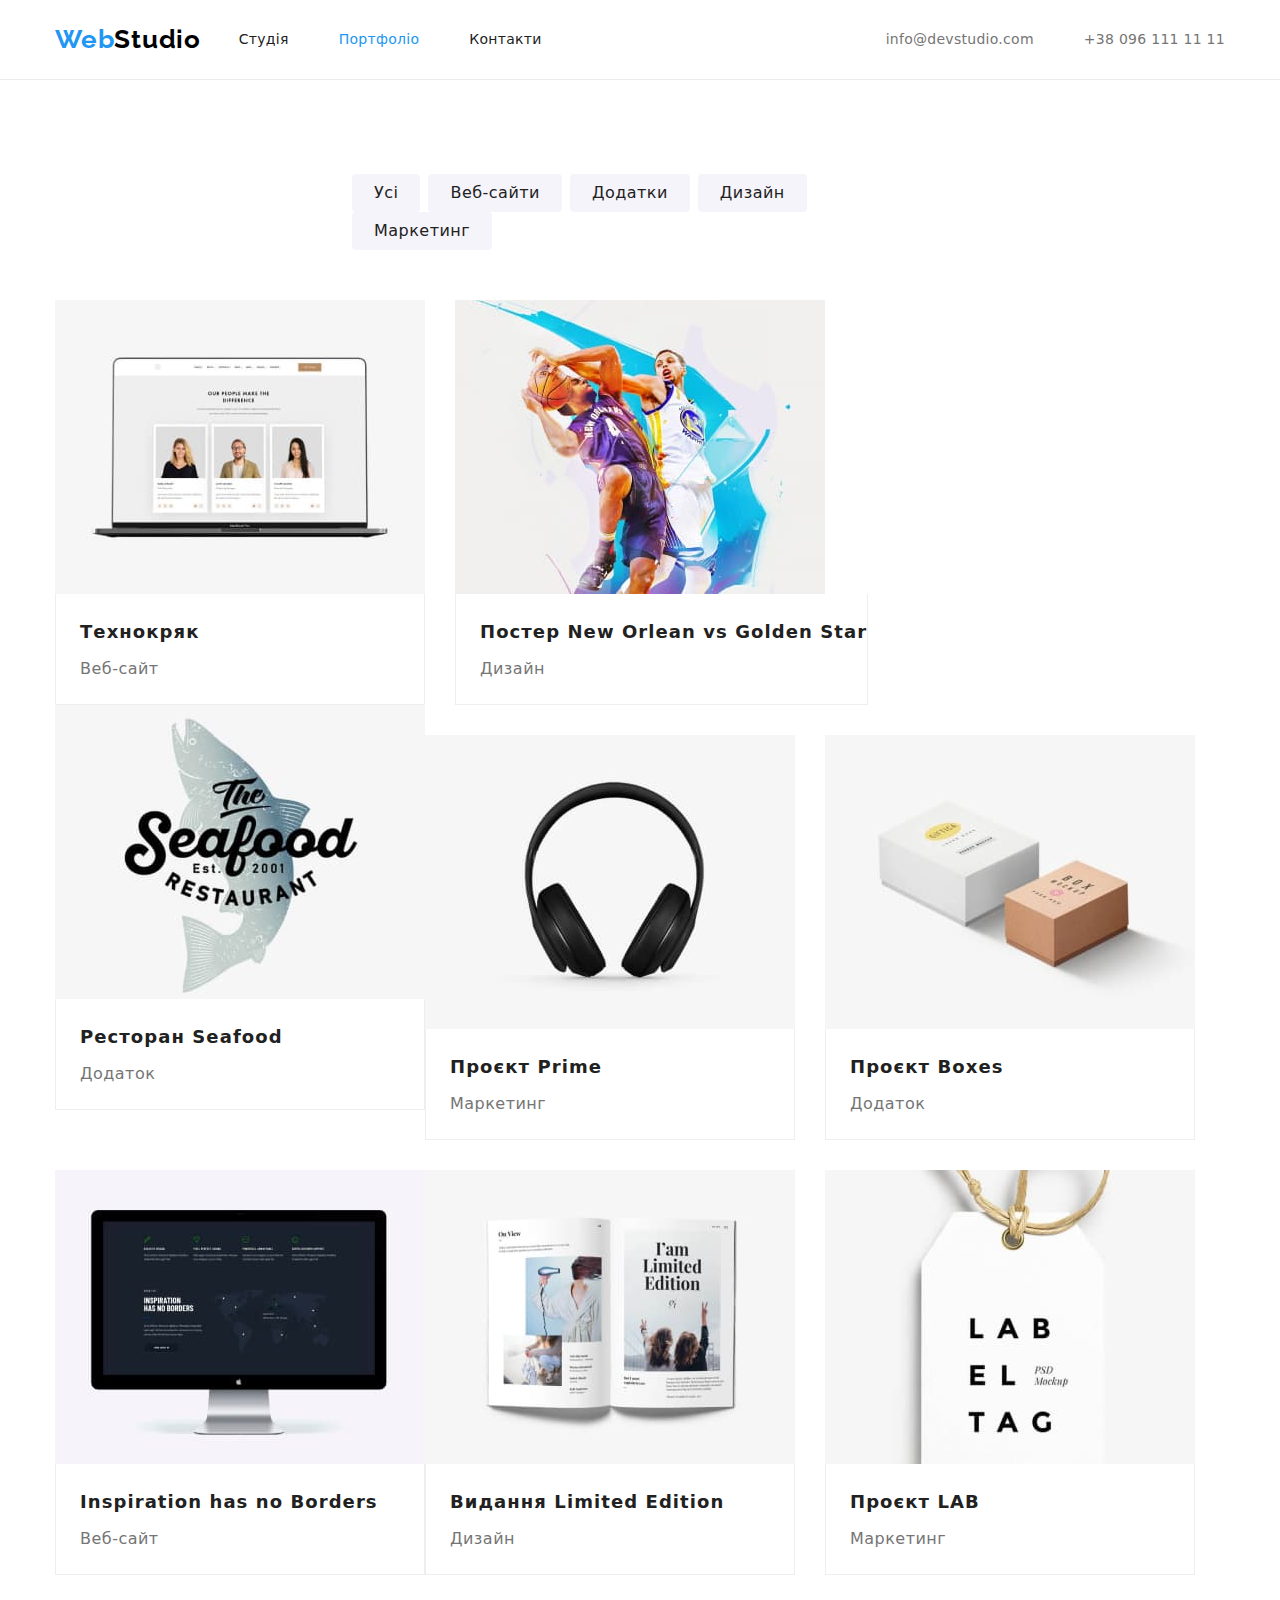
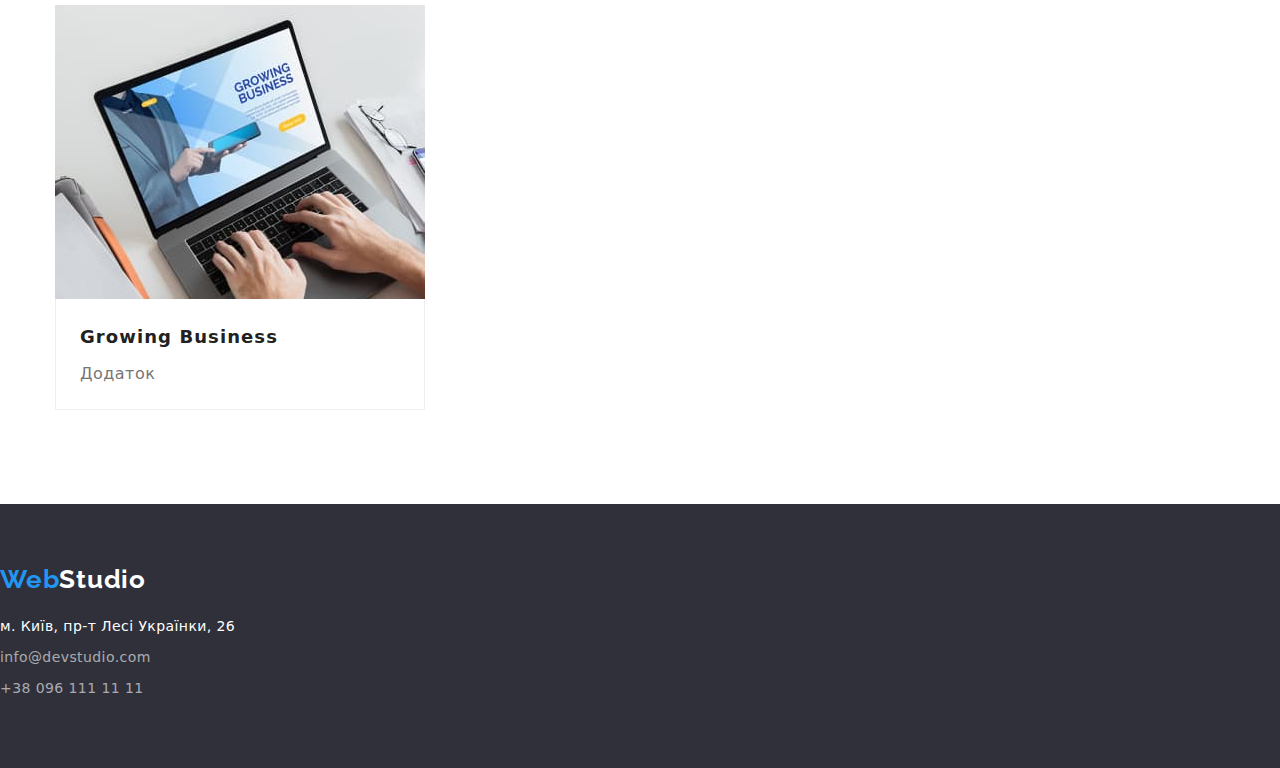
==== portfolio.html @ 69c03ff9 "Initial commit" ====
<!DOCTYPE html>
<html lang="uk">

<head>
    <meta charset="UTF-8">
    <meta http-equiv="X-UA-Compatible" content="IE=edge">
    <meta name="viewport" content="width=device-width, initial-scale=1.0">
    <title>Document</title>
    <link rel="stylesheet" href="./css/styles.css">
    <link rel="preconnect" href="https://fonts.googleapis.com">
    <link rel="preconnect" href="https://fonts.gstatic.com" crossorigin>
    <link href="https://fonts.googleapis.com/css2?family=Raleway:wght@700&family=Roboto:wght@400;500;700;900&display=swap" rel="stylesheet">
    <link rel="stylesheet" href="https://cdnjs.cloudflare.com/ajax/libs/modern-normalize/1.1.0/modern-normalize.min.css">
</head>

<body>
    <header>
        <div class="container">
            <div>
                <a class="logo" href="#"><span class="logo-blue">Web</span><span>Studio</span></a>
            </div>
            <div class="nav-container">
                <nav>
                    <ul class="nav">
                        <li ><a href="./index.html">Студія</a></li>
                        <li class="nav-active"><a href="./portfolio.html">Портфоліо</a></li>
                        <li><a href="#">Контакти</a></li>
                    </ul>
                </nav>
            </div>
            <div class="add-container">
                <ul class="head-address">
                    <li><a href="malito:info@devstudio.com">info@devstudio.com</a></li>
                    <li><a href="tel:380961111111">+38 096 111 11 11</a></li>
                </ul>
            </div>
        </div>
    </header>
    <main>
        <div class="pf-container">
            <ul class="pf-nav">
                <li><button class="active" type="button">Усі</button></li>
                <li> <button type="button">Веб-сайти</button></li>
                <li><button type="button">Додатки</button></li>
                <li><button type="button">Дизайн</button></li>
                <li><button type="button">Маркетинг</button></li>
            </ul> 
            <ul class="pf-work">
                <li>
                    <img src="./images/portfolio/portfolio1.jpg" alt="Технокряк" width="370">
                    <div class="work-title">
                        <h2 class="portfolio-h2">Технокряк</h2>
                        <p>Веб-сайт</p>
                    </div>
                </li>
                <li>
                    <img src="./images/portfolio/portfolio2.jpg" alt="Постер New Orlean vs Golden Star" width="370">
                    <div class="work-title">
                        <h2 class="portfolio-h2">Постер New Orlean vs Golden Star</h2>
                        <p>Дизайн</p>
                    </div>
                </li>
                <li>
                    <img src="./images/portfolio/portfolio3.jpg" alt="Ресторан Seafood" width="370">
                    <div class="work-title">
                        <h2 class="portfolio-h2">Ресторан Seafood</h2>
                        <p>Додаток</p>
                    </div>
                </li>
                <li>
                    <img src="./images/portfolio/portfolio4.jpg" alt="Проєкт Prime" width="370">
                    <div class="work-title">
                        <h2 class="portfolio-h2">Проєкт Prime</h2>
                        <p>Маркетинг</p>
                    </div>
                </li>
                <li>
                    <img src="./images/portfolio/portfolio5.jpg" alt="Проєкт Boxes" width="370">
                    <div class="work-title">    
                        <h2 class="portfolio-h2">Проєкт Boxes</h2>
                        <p>Додаток</p>
                    </div>
                </li>
                <li>
                    <img src="./images/portfolio/portfolio6.jpg" alt="Inspiration has no Borders" width="370">
                    <div class="work-title">
                        <h2 class="portfolio-h2">Inspiration has no Borders</h2>
                        <p>Веб-сайт</p>
                    </div>
                </li>
                <li>
                    <img src="./images/portfolio/portfolio7.jpg" alt="Видання Limited Edition" width="370">
                    <div class="work-title">
                        <h2 class="portfolio-h2">Видання Limited Edition</h2>
                        <p>Дизайн</p>
                    </div>
                </li>
                <li>
                    <img src="./images/portfolio/portfolio8.jpg" alt="Проєкт LAB" width="370">
                    <div class="work-title">
                        <h2 class="portfolio-h2">Проєкт LAB</h2>
                        <p>Маркетинг</p>
                    </div>
                </li>
                <li>
                    <img src="./images/portfolio/portfolio9.jpg" alt="Growing Business" width="370">
                    <div class="work-title">
                        <h2 class="portfolio-h2">Growing Business</h2>
                        <p>Додаток</p>
                    </div>
                </li>
            </ul>
        </div>
    </main>
    <footer>
        <div class="footer-container">
            <div>
                <a class="logo" href="#"><span class="logo-blue">Web</span><span class="logo-white">Studio</span></a>
            </div>
            <div>
                <address>
                    <p class="footer-address">м. Київ, пр-т Лесі Українки, 26</p>
                    <ul class="footer-contacts">
                        <li><a href="malito:info@devstudio.com">info@devstudio.com</a></li>
                        <li><a href="tel:380961111111">+38 096 111 11 11</a></li>
                    </ul>
                </address>
            </div>
        </div>
    </footer>
</body>

</html>
---- css/styles.css ----
body {
    font-family: 'Roboto', 'Raleway', sans-serif;
    font-style: normal;
    width: 100%;
    background-color: #fff;
}



/* header */

header {
    background-color: #fff;
    border-bottom: 1px solid #ECECEC;
    height: 80px;    
}

.container {
    display: flex;
    flex-wrap: nowrap;    
    width: 1200px;
    margin: auto;
    padding: 24px 15px 25px;
}

.logo {   
    font-family: 'Raleway';
    font-weight: 700;
    font-size: 26px;
    line-height: 1.2;
    letter-spacing: 0.03em;
    color: #000000;
    text-decoration: none;
}

.logo-blue {
    color: #2196F3;
}

.nav-container {
    margin: 0 344px 0 auto;
    display: flex;
    align-items: center;
}

.nav {
    padding: 0;
    margin: 0;
    display: flex;
    flex-wrap: wrap;
}

.nav .nav-active a {
    color: #2196F3;
}

.nav li,
.head-address li {
    list-style: none;
}

.nav li:nth-child(2) {
    margin: 0 50px;
}

.nav a {
    font-weight: 500;
    font-size: 14px;
    line-height:1.14;
    letter-spacing: 0.02em;
    color: #212121;
    text-decoration: none;
}

.nav a:focus,
.nav a:hover,
.head-address a:focus,
.head-address a:hover,
.footer-contacts li a:focus,
.footer-contacts li a:hover,
address p:focus,
address p:hover {
    color: #2196F3;
    cursor: pointer;    
} 

.head-address a:focus svg,
.head-address a:hover svg {
    fill: #2196F3;
}

.add-container {
    display: flex;
    align-items: center;
}

.head-address {
    padding: 0;
    display: flex;
    flex-wrap: wrap;
    margin: 0;
}

.head-address li:nth-child(1) {
    margin-right: 50px;
}

.head-address a {
    display: flex;
    flex-wrap: wrap;
    font-weight: 500;
    font-size: 14px;
    line-height: 1.14;
    letter-spacing: 0.02em;
    color: #757575;
    text-decoration: none;
}

.head-address a svg {
    margin-right: 10px;
    fill: #757575;
}

/* main */

.s1 {
    max-width: 1600px;
    margin-left: auto;
    margin-right: auto;
    background-color: #C4C4C4;    
    background-image: linear-gradient(rgba(47, 48, 58, 0.4), rgba(47, 48, 58, 0.4)), url(../images/bg.jpg);
    background-size: cover;
    background-repeat: no-repeat;
    background-position: center;   
    padding: 151px 0;
}

.s1 .container {
    flex-direction: column;
}

.s1 h1 {
    width: 696px;    
    margin: 0 auto 30px auto;
    font-weight: 900;
    font-size: 44px;
    line-height: 1.36;
    text-align: center;
    letter-spacing: 0.06em;
    text-transform: uppercase;
    color: #FFFFFF;
}

.s1 button {
    margin: 0 auto;
    width: 221px;
    height: 52px;
    padding: 10px 32px;
    font-weight: 700;
    font-size: 16px;
    line-height: 1.875;
    display: flex;
    align-items: center;
    text-align: center;
    letter-spacing: 0.06em;
    color: #FFFFFF;
    background: #2196F3;
    box-shadow: 0px 4px 4px rgba(0, 0, 0, 0.15);
    border-radius: 4px;
    border: 0;
    cursor: pointer;
}

.s2 {    
    padding: 94px 15px 0;
    display: flex;
    flex-wrap: wrap;
}

.svg-box {
    background: #F5F4FA;
    border-radius: 4px;
    padding: 25px 100px;
    margin-bottom: 30px;
}

.s2 ul {
    padding: 0;
    margin: 0;
    display: flex;
    flex-wrap: wrap;

}

.s2 ul li {
    width: 270px;
    vertical-align: top;
    list-style: none;
}

.s2 ul li:not(:last-child) {
    margin-right: 30px;
}

.s2 h3 {
    font-weight: 700;
    font-size: 14px;
    line-height: 16px;
    letter-spacing: 0.03em;
    text-transform: uppercase;
    color: #212121;
    margin: 0;
}

.s2 p {
    font-weight: 400;
    font-size: 14px;
    line-height: 1.72;
    letter-spacing: 0.03em;
    color: #757575;
    margin: 10px 0 0 0;
}

.s3 {
    width: 1200px;
    margin: 94px auto;
    display: flex;
    flex-wrap: wrap;
}

.s3 h2 {
    text-align: center;
    margin: 0 0 50px 0;
    width: 100%;
    font-weight: 700;
    font-size: 36px;
    line-height: 1.17;
    text-align: center;
    letter-spacing: 0.03em;
    color: #212121;
}

.s3 ul {
    padding: 0;
    margin: 0;
    display: flex;
    flex-wrap: wrap;
}

.s3 ul li {
    width: 370px;
    vertical-align: top;
    list-style: none;
}

.s3 ul li:not(:last-child) {
    margin-right: 30px;
}

.s3 ul li img {
    filter: drop-shadow(0px 4px 4px rgba(0, 0, 0, 0.25));
}

.s4 {
    background: #F5F4FA;    
    width: 100%;
    padding: 94px 0;
}

.s4 .container {
    flex-direction: column;
}

.s4 h2 {
    text-align: center;
    margin: 0 0 50px 0;
    font-weight: 700;
    font-size: 36px;
    line-height: 1.17;
    text-align: center;
    letter-spacing: 0.03em;
    color: #212121;
}

.our-team {
    padding: 0;
    margin: 0;
    display: flex;
    flex-wrap: wrap;
}

.our-team li {
    width: 270px;
    vertical-align: top;
    list-style: none;
    background: #FFFFFF;
    box-shadow: 0px 1px 3px rgba(0, 0, 0, 0.12), 0px 1px 1px rgba(0, 0, 0, 0.14), 0px 2px 1px rgba(0, 0, 0, 0.2);
    border-radius: 0px 0px 4px 4px;
}

.our-team li:not(:last-child) {
    margin-right: 30px;
}

.our-team li img:hover {
    filter: drop-shadow(0px 4px 4px rgba(0, 0, 0, 0.25));
    border-radius: 0px;
}

.name {
    font-weight: 500;
    font-size: 16px;
    line-height: 1.19;
    text-align: center;
    letter-spacing: 0.03em;
    color: #212121;
    margin: 25px 0 0 0;
}

.job-title {
    font-weight: 400;
    font-size: 16px;
    line-height: 1.19;
    text-align: center;
    letter-spacing: 0.03em;
    color: #757575;
    margin: 10px 0 30px 0;
}

.social-svg {
    padding: 0 32px 30px 32px;
    display: flex;
    flex-wrap: wrap;
}

.social-svg li {
    display: flex;
    padding: 12px;
    width: 44px;
    border-radius: 0;
    box-shadow: none;
}

.social-svg li:not(:last-child) {
    margin-right: 10px;
}

.social-svg svg {
    fill: #AFB1B8;    
}

.social-svg li:focus,
.social-svg li:hover {
    background-color: #2196F3;
    border: 0;
    border-radius: 50%;
}

.social-svg li:focus svg,
.social-svg li:hover svg {
    fill:#FFFFFF;
}

/* Clients */

.s5 {
    padding: 94px 0;
}

.s5 .container {
    flex-direction: column;
}

.s5 h2 {
    text-align: center;
    margin: 0 0 50px 0;
    font-weight: 700;
    font-size: 36px;
    line-height: 1.17;
    text-align: center;
    letter-spacing: 0.03em;
    color: #212121;
}

.s5 ul {
    padding: 0;
    margin: 0;
    display: flex;
    flex-wrap: wrap;
}

.s5 ul li {
    width: 170px;
    list-style: none;
}

.s5 ul li:not(:last-child) {
    margin-right: 30px;
}

.clients-link {
    border: 1px solid #AFB1B8;
    border-radius: 4px;
    fill: #AFB1B8;
    display: flex;
    flex-wrap: wrap;
    align-items: center;
    justify-content: center;
    padding: 16px 0;
}

.clients-link:focus,
.clients-link:hover {
    border: 1px solid #2196F3;
    fill: #2196F3;
    border-radius: 4px;
}

/* Portfolio */
.pf-container {
    width: 1200px;
    margin: 94px auto;
    padding: 0 15px;
}

.pf-container ul li {
    list-style: none;
}

.pf-nav {
    width: 576px;
    margin: 0 auto 50px auto;
    padding: 0;
    display: flex;
    flex-wrap: wrap;
}

/*.pf-nav .active {
    padding: 6px 25px;
    background-color: #2196F3;
    box-shadow: 0px 3px 1px rgba(0, 0, 0, 0.1), 0px 1px 2px rgba(0, 0, 0, 0.08), 0px 2px 2px rgba(0, 0, 0, 0.12);
    border-radius: 4px;
    color: #fff;
}*/

.pf-nav button:hover,
.pf-nav button:focus {
    padding: 6px 25px;
    background-color: #2196F3;
    box-shadow: 0px 3px 1px rgba(0, 0, 0, 0.1), 0px 1px 2px rgba(0, 0, 0, 0.08), 0px 2px 2px rgba(0, 0, 0, 0.12);
    border-radius: 4px;
    color: #fff;
}

.pf-nav button {
    padding: 6px 22px;
    background: #F5F4FA;
    border-radius: 4px;
    border: none;
    font-weight: 500;
    font-size: 16px;
    line-height: 1.625;
    text-align: center;
    letter-spacing: 0.03em;
    color: #212121;
    cursor: pointer;
}

.pf-nav li:not(:last-child) {
    margin-right: 8px;
}

.pf-work {
    display: flex;
    flex-wrap: wrap;
    padding: 0px;
}

.pf-work li {    
    display: flex;
    flex-direction: column;
}

.pf-work li:not(:nth-child(-n+3)) {
    margin-top: 30px;
}

.pf-work li:not(:nth-child(3n+3)) {
    margin-right: 30px;
}

.work-title {
    border: 1px solid #EEEEEE;
    border-top: 0;
    padding: 20px 0 20px 24px;
}

.pf-work h2 {
    font-style: normal;
    font-weight: 700;
    font-size: 18px;
    line-height: 2;
    letter-spacing: 0.06em;
    color: #212121;
    text-align: left;
    margin: 0;
    
}

.pf-work p {
    margin: 4px 0 0 0;
    font-style: normal;
    font-weight: 400;
    font-size: 16px;
    line-height: 1.875;
    letter-spacing: 0.03em;
    color: #757575;
}

footer {
    background-color: #2F303A;
    padding: 60px 0;
}

/*.footer.container {
    flex-direction: column;
}*/

.logo-white {
    color: #fff;
}

.footer-address {
    font-style: normal;
    font-weight: 400;
    font-size: 14px;
    line-height: 1.71;
    letter-spacing: 0.03em;
    color: #FFFFFF;
    margin: 20px 0 0 0 ;
}

.footer-contacts {
    padding: 0;
    margin: 0;
}

.footer-contacts li {
    list-style: none;
    margin:  7px 0;
}

.footer-contacts li a {
    font-style: normal;
    font-weight: 400;
    font-size: 14px;
    line-height: 1.71;
    letter-spacing: 0.03em;
    color: rgba(255, 255, 255, 0.6);
    text-decoration: none;
}

.footer-social-box {
    margin-left: 70px;
}

.footer-social-box h3 {
    font-weight: 700;
    font-size: 14px;
    line-height: 1.21;
    letter-spacing: 0.03em;
    text-transform: uppercase;
    color: #FFFFFF;
    margin: 12px 0 20px 0;
}

.footer-social-svg {
    margin: 0;
    padding: 0;
    display: flex;
    flex-wrap: wrap;
}

.footer-social-svg li {
    display: flex;
    padding: 12px;
    width: 44px;
    list-style: none;
    background: rgba(255, 255, 255, 0.1);
    border: 0;
    border-radius: 50%;
}

.footer-social-svg li:not(:last-child) {
    margin-right: 10px;
}

.footer-social-svg svg {
    fill: #FFFFFF;
}

.footer-social-svg li:focus,
.footer-social-svg li:hover {
    background-color: #2196F3;
    border: 0;
    border-radius: 50%;
}

.footer-social-svg li:focus svg,
.footer-social-svg li:hover svg {
    fill: #FFFFFF;
}
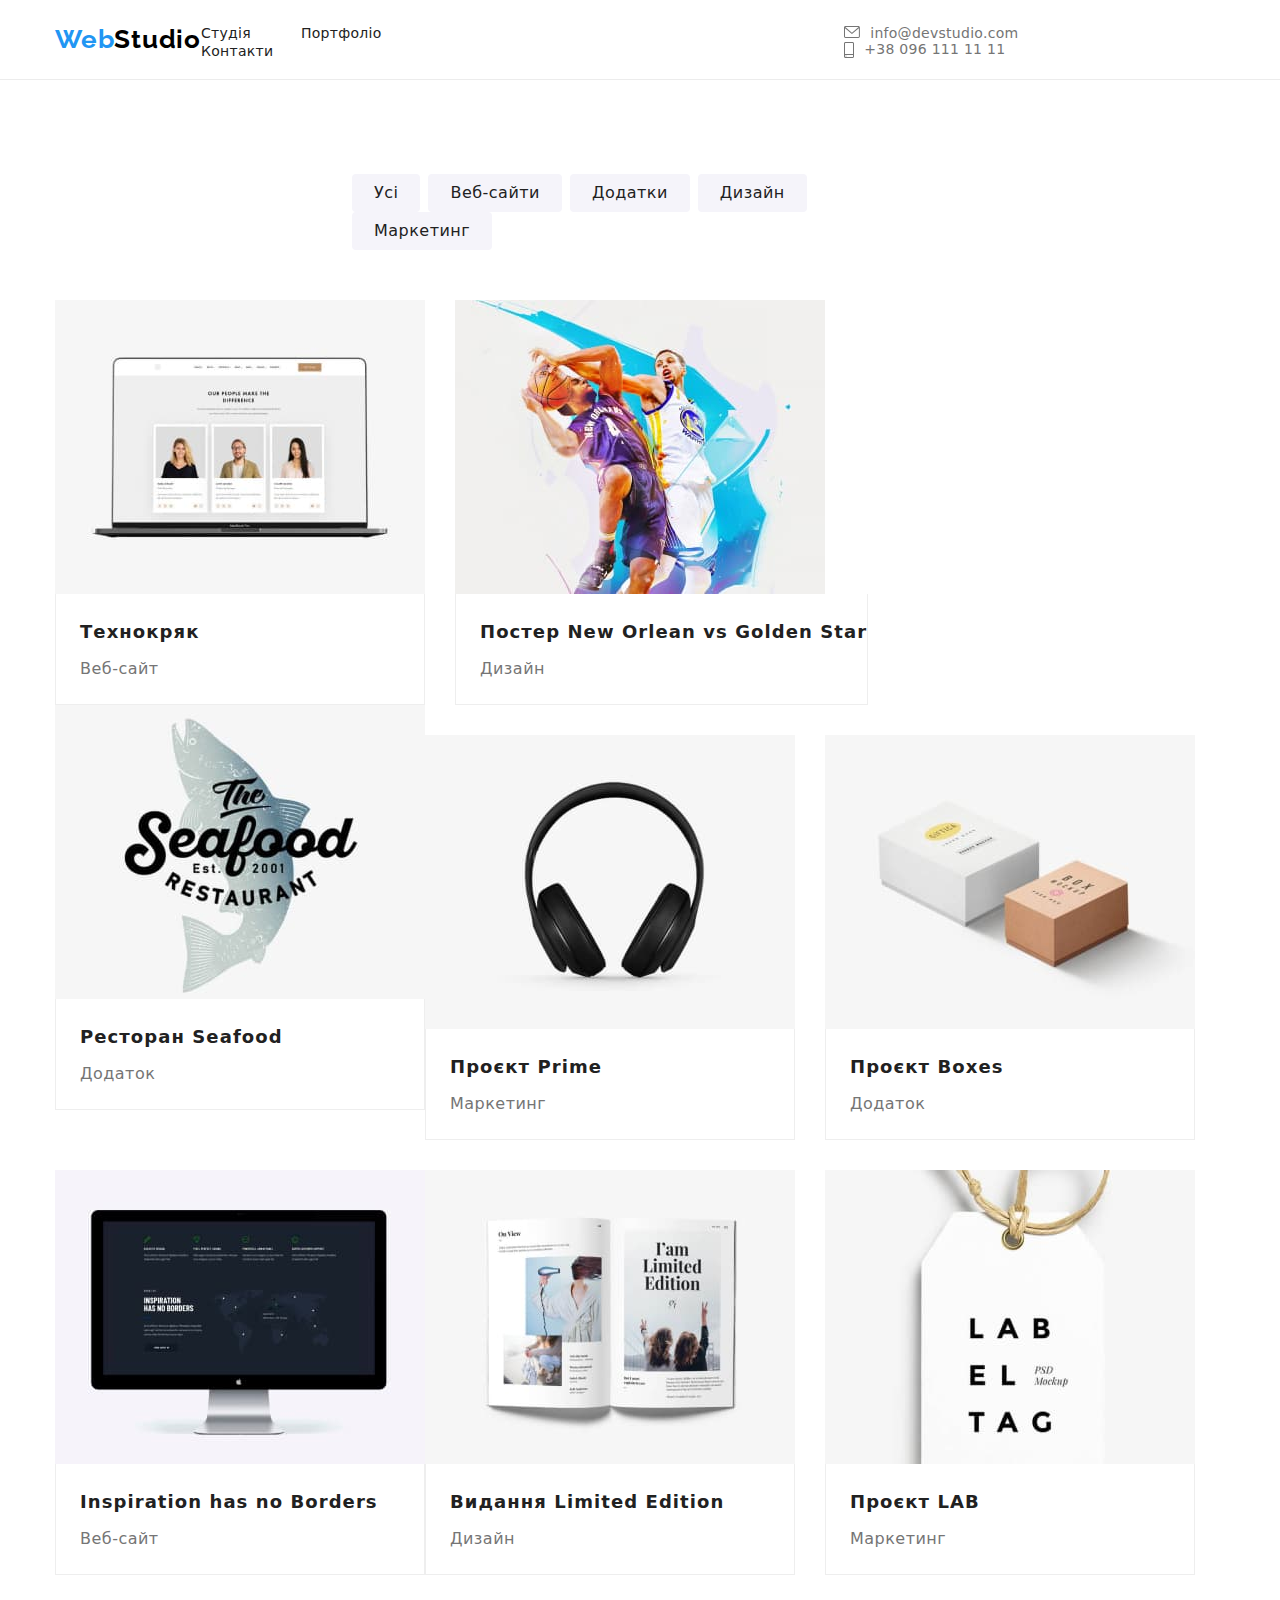
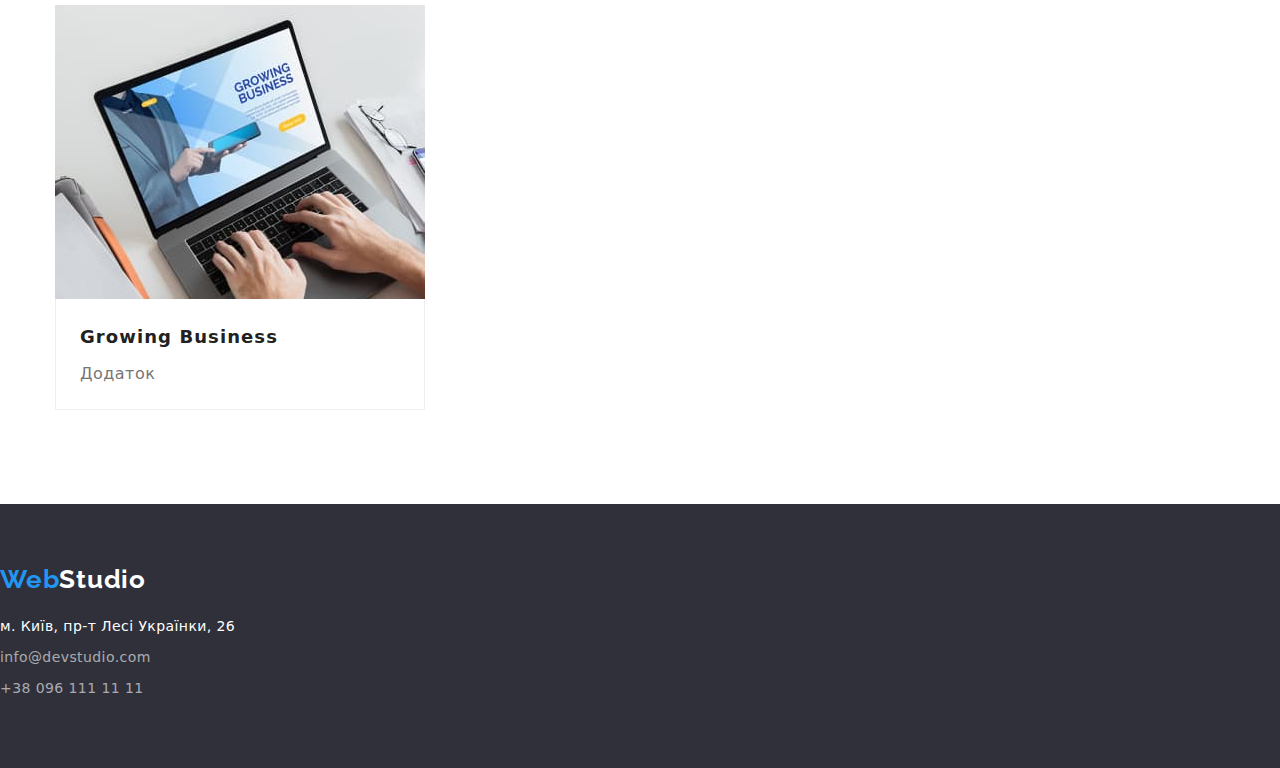
==== commit 62dc4564: "Final" ====
--- a/portfolio.html
+++ b/portfolio.html
@@ -22,16 +22,24 @@
             <div class="nav-container">
                 <nav>
                     <ul class="nav">
-                        <li ><a href="./index.html">Студія</a></li>
-                        <li class="nav-active"><a href="./portfolio.html">Портфоліо</a></li>
-                        <li><a href="#">Контакти</a></li>
+                        <li><a class="nav-link" href="./index.html">Студія</a></li>
+                        <li><a class="nav-link" href="./portfolio.html">Портфоліо</a></li>
+                        <li><a class="nav-link" href="#">Контакти</a></li>
                     </ul>
                 </nav>
             </div>
             <div class="add-container">
                 <ul class="head-address">
-                    <li><a href="malito:info@devstudio.com">info@devstudio.com</a></li>
-                    <li><a href="tel:380961111111">+38 096 111 11 11</a></li>
+                    <li><a href="malito:info@devstudio.com">
+                            <svg class="" width="16" height="12">
+                                <use href="./images/icons.svg#icon-envelope"></use>
+                            </svg>
+                            info@devstudio.com</a></li>
+                    <li><a href="tel:380961111111">
+                            <svg class="" width="10" height="16">
+                                <use href="./images/icons.svg#icon-smartphone"></use>
+                            </svg>
+                            +38 096 111 11 11</a></li>
                 </ul>
             </div>
         </div>
@@ -39,7 +47,7 @@
     <main>
         <div class="pf-container">
             <ul class="pf-nav">
-                <li><button class="active" type="button">Усі</button></li>
+                <li><button class="" type="button">Усі</button></li>
                 <li> <button type="button">Веб-сайти</button></li>
                 <li><button type="button">Додатки</button></li>
                 <li><button type="button">Дизайн</button></li>
@@ -47,66 +55,128 @@
             </ul> 
             <ul class="pf-work">
                 <li>
-                    <img src="./images/portfolio/portfolio1.jpg" alt="Технокряк" width="370">
+                    <div class="overlay-box">
+                        <img src="./images/portfolio/portfolio1.jpg" alt="Технокряк" width="370">
+                        <div class="overlay">
+                            <p class="overlay-text">Ресурс пропонує комплексні пропозиції з різним рівнем функціоналу та сервісів. Все це дозволить відвідувачу отримати
+                            вичерпні відомості про компанію чи приватну особу.</p>
+                        </div>
+                    </div>
                     <div class="work-title">
                         <h2 class="portfolio-h2">Технокряк</h2>
-                        <p>Веб-сайт</p>
-                    </div>
-                </li>
-                <li>
-                    <img src="./images/portfolio/portfolio2.jpg" alt="Постер New Orlean vs Golden Star" width="370">
+                        <p class="work-text">Веб-сайт</p>
+                    </div>
+                </li>
+                <li>
+                    <div class="overlay-box">
+                        <img src="./images/portfolio/portfolio2.jpg" alt="Постер New Orlean vs Golden Star" width="370">
+                        <div class="overlay">
+                            <p class="overlay-text">Ресурс пропонує комплексні пропозиції з різним рівнем функціоналу та сервісів. Все це
+                                дозволить відвідувачу отримати
+                                вичерпні відомості про компанію чи приватну особу.</p>
+                        </div>
+                    </div>
                     <div class="work-title">
                         <h2 class="portfolio-h2">Постер New Orlean vs Golden Star</h2>
-                        <p>Дизайн</p>
-                    </div>
-                </li>
-                <li>
-                    <img src="./images/portfolio/portfolio3.jpg" alt="Ресторан Seafood" width="370">
+                        <p class="work-text">Дизайн</p>
+                    </div>
+                </li>
+                <li>
+                    <div class="overlay-box">
+                        <img src="./images/portfolio/portfolio3.jpg" alt="Ресторан Seafood" width="370">
+                        <div class="overlay">
+                            <p class="overlay-text">Ресурс пропонує комплексні пропозиції з різним рівнем функціоналу та сервісів. Все це
+                                дозволить відвідувачу отримати
+                                вичерпні відомості про компанію чи приватну особу.</p>
+                        </div>
+                    </div>
                     <div class="work-title">
                         <h2 class="portfolio-h2">Ресторан Seafood</h2>
-                        <p>Додаток</p>
-                    </div>
-                </li>
-                <li>
-                    <img src="./images/portfolio/portfolio4.jpg" alt="Проєкт Prime" width="370">
+                        <p class="work-text">Додаток</p>
+                    </div>
+                </li>
+                <li>
+                    <div class="overlay-box">
+                        <img src="./images/portfolio/portfolio4.jpg" alt="Проєкт Prime" width="370">
+                        <div class="overlay">
+                            <p class="overlay-text">Ресурс пропонує комплексні пропозиції з різним рівнем функціоналу та сервісів. Все це
+                                дозволить відвідувачу отримати
+                                вичерпні відомості про компанію чи приватну особу.</p>
+                        </div>
+                    </div>
                     <div class="work-title">
                         <h2 class="portfolio-h2">Проєкт Prime</h2>
-                        <p>Маркетинг</p>
-                    </div>
-                </li>
-                <li>
-                    <img src="./images/portfolio/portfolio5.jpg" alt="Проєкт Boxes" width="370">
+                        <p class="work-text">Маркетинг</p>
+                    </div>
+                </li>
+                <li>
+                    <div class="overlay-box">
+                        <img src="./images/portfolio/portfolio5.jpg" alt="Проєкт Boxes" width="370">
+                        <div class="overlay">
+                            <p class="overlay-text">Ресурс пропонує комплексні пропозиції з різним рівнем функціоналу та сервісів. Все це
+                                дозволить відвідувачу отримати
+                                вичерпні відомості про компанію чи приватну особу.</p>
+                        </div>
+                    </div>
                     <div class="work-title">    
                         <h2 class="portfolio-h2">Проєкт Boxes</h2>
-                        <p>Додаток</p>
-                    </div>
-                </li>
-                <li>
-                    <img src="./images/portfolio/portfolio6.jpg" alt="Inspiration has no Borders" width="370">
+                        <p class="work-text">Додаток</p>
+                    </div>
+                </li>
+                <li>
+                    <div class="overlay-box">
+                        <img src="./images/portfolio/portfolio6.jpg" alt="Inspiration has no Borders" width="370">
+                        <div class="overlay">
+                            <p class="overlay-text">Ресурс пропонує комплексні пропозиції з різним рівнем функціоналу та сервісів. Все це
+                                дозволить відвідувачу отримати
+                                вичерпні відомості про компанію чи приватну особу.</p>
+                        </div>
+                    </div>
                     <div class="work-title">
                         <h2 class="portfolio-h2">Inspiration has no Borders</h2>
-                        <p>Веб-сайт</p>
-                    </div>
-                </li>
-                <li>
-                    <img src="./images/portfolio/portfolio7.jpg" alt="Видання Limited Edition" width="370">
+                        <p class="work-text">Веб-сайт</p>
+                    </div>
+                </li>
+                <li>
+                    <div class="overlay-box">
+                        <img src="./images/portfolio/portfolio7.jpg" alt="Видання Limited Edition" width="370">
+                        <div class="overlay">
+                            <p class="overlay-text">Ресурс пропонує комплексні пропозиції з різним рівнем функціоналу та сервісів. Все це
+                                дозволить відвідувачу отримати
+                                вичерпні відомості про компанію чи приватну особу.</p>
+                        </div>
+                    </div>
                     <div class="work-title">
                         <h2 class="portfolio-h2">Видання Limited Edition</h2>
-                        <p>Дизайн</p>
-                    </div>
-                </li>
-                <li>
-                    <img src="./images/portfolio/portfolio8.jpg" alt="Проєкт LAB" width="370">
+                        <p class="work-text">Дизайн</p>
+                    </div>
+                </li>
+                <li>
+                    <div class="overlay-box">
+                        <img src="./images/portfolio/portfolio8.jpg" alt="Проєкт LAB" width="370">
+                        <div class="overlay">
+                            <p class="overlay-text">Ресурс пропонує комплексні пропозиції з різним рівнем функціоналу та сервісів. Все це
+                                дозволить відвідувачу отримати
+                                вичерпні відомості про компанію чи приватну особу.</p>
+                        </div>
+                    </div>
                     <div class="work-title">
                         <h2 class="portfolio-h2">Проєкт LAB</h2>
-                        <p>Маркетинг</p>
-                    </div>
-                </li>
-                <li>
-                    <img src="./images/portfolio/portfolio9.jpg" alt="Growing Business" width="370">
+                        <p class="work-text">Маркетинг</p>
+                    </div>
+                </li>
+                <li>
+                    <div class="overlay-box">
+                        <img src="./images/portfolio/portfolio9.jpg" alt="Growing Business" width="370">
+                        <div class="overlay">
+                            <p class="overlay-text">Ресурс пропонує комплексні пропозиції з різним рівнем функціоналу та сервісів. Все це
+                                дозволить відвідувачу отримати
+                                вичерпні відомості про компанію чи приватну особу.</p>
+                        </div>
+                    </div>
                     <div class="work-title">
                         <h2 class="portfolio-h2">Growing Business</h2>
-                        <p>Додаток</p>
+                        <p class="work-text">Додаток</p>
                     </div>
                 </li>
             </ul>
@@ -128,6 +198,7 @@
             </div>
         </div>
     </footer>
+
 </body>
 
 </html>--- a/css/styles.css
+++ b/css/styles.css
@@ -50,8 +50,25 @@
     flex-wrap: wrap;
 }
 
-.nav .nav-active a {
+.nav .nav-active {
     color: #2196F3;
+}
+
+.nav-link {
+    position: relative;
+}
+
+.nav-link.nav-active.nav-hover::after,
+.nav-link:hover:after {
+    content: '';
+    position: absolute;
+    display: block;
+    width: 100%;
+    height: 4px;
+    bottom: -32px;
+    left: 0;
+    background: #2196F3;
+    border-radius: 2px;
 }
 
 .nav li,
@@ -70,6 +87,7 @@
     letter-spacing: 0.02em;
     color: #212121;
     text-decoration: none;
+    transition: color 250ms cubic-bezier(0.4, 0, 0.2, 1);
 }
 
 .nav a:focus,
@@ -84,6 +102,10 @@
     cursor: pointer;    
 } 
 
+.head-address a svg {
+    transition: color 250ms cubic-bezier(0.4, 0, 0.2, 1);
+}
+
 .head-address a:focus svg,
 .head-address a:hover svg {
     fill: #2196F3;
@@ -114,6 +136,7 @@
     letter-spacing: 0.02em;
     color: #757575;
     text-decoration: none;
+    transition: color 250ms cubic-bezier(0.4, 0, 0.2, 1);
 }
 
 .head-address a svg {
@@ -303,8 +326,7 @@
 }
 
 .our-team li img:hover {
-    filter: drop-shadow(0px 4px 4px rgba(0, 0, 0, 0.25));
-    border-radius: 0px;
+    filter: drop-shadow(0px 4px 4px rgba(0, 0, 0, 0.25));    
 }
 
 .name {
@@ -339,6 +361,10 @@
     width: 44px;
     border-radius: 0;
     box-shadow: none;
+    transition:  
+        background-color 250ms cubic-bezier(0.4, 0, 0.2, 1),
+        border 250ms cubic-bezier(0.4, 0, 0.2, 1),
+        border-radius 250ms cubic-bezier(0.4, 0, 0.2, 1);
 }
 
 .social-svg li:not(:last-child) {
@@ -346,7 +372,8 @@
 }
 
 .social-svg svg {
-    fill: #AFB1B8;    
+    fill: #AFB1B8;
+    transition: fill 250ms cubic-bezier(0.4, 0, 0.2, 1);    
 }
 
 .social-svg li:focus,
@@ -407,6 +434,10 @@
     align-items: center;
     justify-content: center;
     padding: 16px 0;
+    transition: 
+        border 250ms cubic-bezier(0.4, 0, 0.2, 1),
+        fill 250ms cubic-bezier(0.4, 0, 0.2, 1),
+        border-radius 250ms cubic-bezier(0.4, 0, 0.2, 1);
 }
 
 .clients-link:focus,
@@ -442,15 +473,6 @@
     border-radius: 4px;
     color: #fff;
 }*/
-
-.pf-nav button:hover,
-.pf-nav button:focus {
-    padding: 6px 25px;
-    background-color: #2196F3;
-    box-shadow: 0px 3px 1px rgba(0, 0, 0, 0.1), 0px 1px 2px rgba(0, 0, 0, 0.08), 0px 2px 2px rgba(0, 0, 0, 0.12);
-    border-radius: 4px;
-    color: #fff;
-}
 
 .pf-nav button {
     padding: 6px 22px;
@@ -464,6 +486,21 @@
     letter-spacing: 0.03em;
     color: #212121;
     cursor: pointer;
+    transition: 
+        color 250ms cubic-bezier(0.4, 0, 0.2, 1),
+        padding 250ms cubic-bezier(0.4, 0, 0.2, 1),
+        background-color 250ms cubic-bezier(0.4, 0, 0.2, 1),
+        box-shadow 250ms cubic-bezier(0.4, 0, 0.2, 1),
+        border-radius 250ms cubic-bezier(0.4, 0, 0.2, 1);
+}
+
+.pf-nav button:hover,
+.pf-nav button:focus {
+    padding: 6px 25px;
+    background-color: #2196F3;
+    box-shadow: 0px 3px 1px rgba(0, 0, 0, 0.1), 0px 1px 2px rgba(0, 0, 0, 0.08), 0px 2px 2px rgba(0, 0, 0, 0.12);
+    border-radius: 4px;
+    color: #fff;
 }
 
 .pf-nav li:not(:last-child) {
@@ -478,7 +515,7 @@
 
 .pf-work li {    
     display: flex;
-    flex-direction: column;
+    flex-direction: column;    
 }
 
 .pf-work li:not(:nth-child(-n+3)) {
@@ -487,6 +524,36 @@
 
 .pf-work li:not(:nth-child(3n+3)) {
     margin-right: 30px;
+}
+
+.overlay-box {
+    display: flex;
+    position: relative;
+    overflow: hidden;
+}
+
+.overlay {
+    position: absolute;
+    left:0;    
+    transform: translateY(calc(100%));
+    background: rgba(33, 150, 243, 0.9);
+    padding: 63px 24px;
+    width: 100%;
+    height: 294px;    
+    transition:
+            transform 250ms cubic-bezier(0.4, 0, 0.2, 1);           
+}
+
+.overlay-text {
+    font-weight: 400;
+    font-size: 18px;
+    line-height: 28px;
+    letter-spacing: 0.03em;
+    color: #FFFFFF;
+}
+
+.pf-work li:hover .overlay {
+    transform: translateY(0);    
 }
 
 .work-title {
@@ -507,7 +574,7 @@
     
 }
 
-.pf-work p {
+.work-text {
     margin: 4px 0 0 0;
     font-style: normal;
     font-weight: 400;
@@ -540,6 +607,10 @@
     margin: 20px 0 0 0 ;
 }
 
+.footer-address p {
+    transition: color 250ms cubic-bezier(0.4, 0, 0.2, 1);
+}
+
 .footer-contacts {
     padding: 0;
     margin: 0;
@@ -558,6 +629,7 @@
     letter-spacing: 0.03em;
     color: rgba(255, 255, 255, 0.6);
     text-decoration: none;
+    transition: color 250ms cubic-bezier(0.4, 0, 0.2, 1);
 }
 
 .footer-social-box {
@@ -589,6 +661,7 @@
     background: rgba(255, 255, 255, 0.1);
     border: 0;
     border-radius: 50%;
+    transition: background-color 250ms cubic-bezier(0.4, 0, 0.2, 1), ;
 }
 
 .footer-social-svg li:not(:last-child) {
@@ -597,16 +670,70 @@
 
 .footer-social-svg svg {
     fill: #FFFFFF;
+    transition: fill 250ms cubic-bezier(0.4, 0, 0.2, 1);
 }
 
 .footer-social-svg li:focus,
 .footer-social-svg li:hover {
-    background-color: #2196F3;
-    border: 0;
-    border-radius: 50%;
+    background-color: #2196F3;    
 }
 
 .footer-social-svg li:focus svg,
 .footer-social-svg li:hover svg {
     fill: #FFFFFF;
+}
+
+/* Modal window */
+
+.backdrop {
+    position: fixed;
+    top: 0;
+    z-index: 100;
+    width: 100%;
+    height: 100%;
+    background-color: rgba(0, 0, 0, 0.2);
+    opacity: 1;
+    visibility: visible;
+    pointer-events: initial;
+    transition: 
+        opacity 250ms ease,
+        visibility 250s ease;
+
+}
+
+.backdrop.is-hidden {
+    opacity: 0;
+    visibility: hidden;
+    pointer-events: none;
+}
+
+.modal {
+    position: absolute;
+    top: 50%;
+    left: 50%;
+    transform: translateX(-50%) translateY(-50%);
+    width: 528px;
+    min-height: 581px;
+    background: #FFFFFF;
+    box-shadow: 0px 1px 3px rgba(0, 0, 0, 0.12), 0px 1px 1px rgba(0, 0, 0, 0.14), 0px 2px 1px rgba(0, 0, 0, 0.2);
+    border-radius: 4px;
+}
+
+.modal-btn {
+    position: absolute;
+    top: 8px;
+    right: 8px;
+    width: 30px;
+    height: 30px;
+    display: flex;
+    align-items: center;
+    justify-content: center;
+    padding: 0;
+    background: #FFFFFF;
+    border: 1px solid rgba(0, 0, 0, 0.1);
+    border-radius: 50%;
+}
+
+.modal-btn svg {
+    fill: #000000;
 }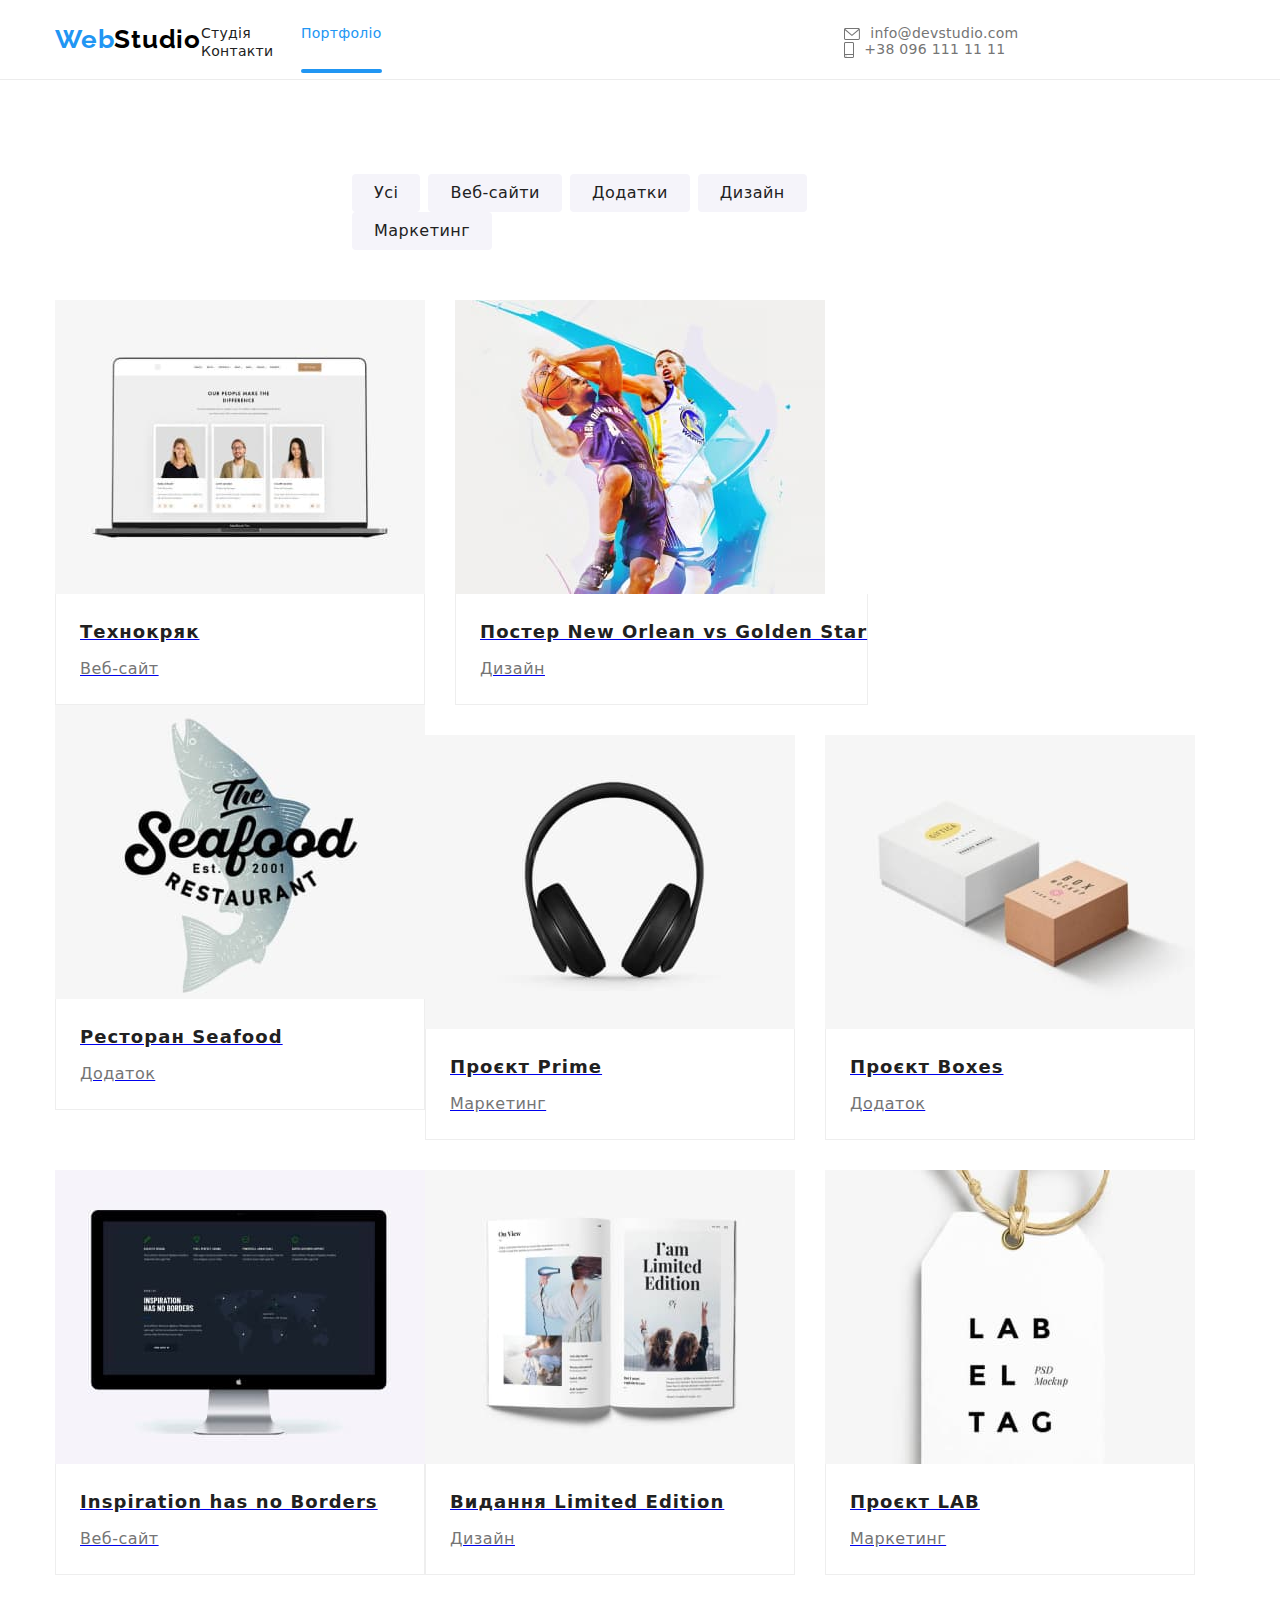
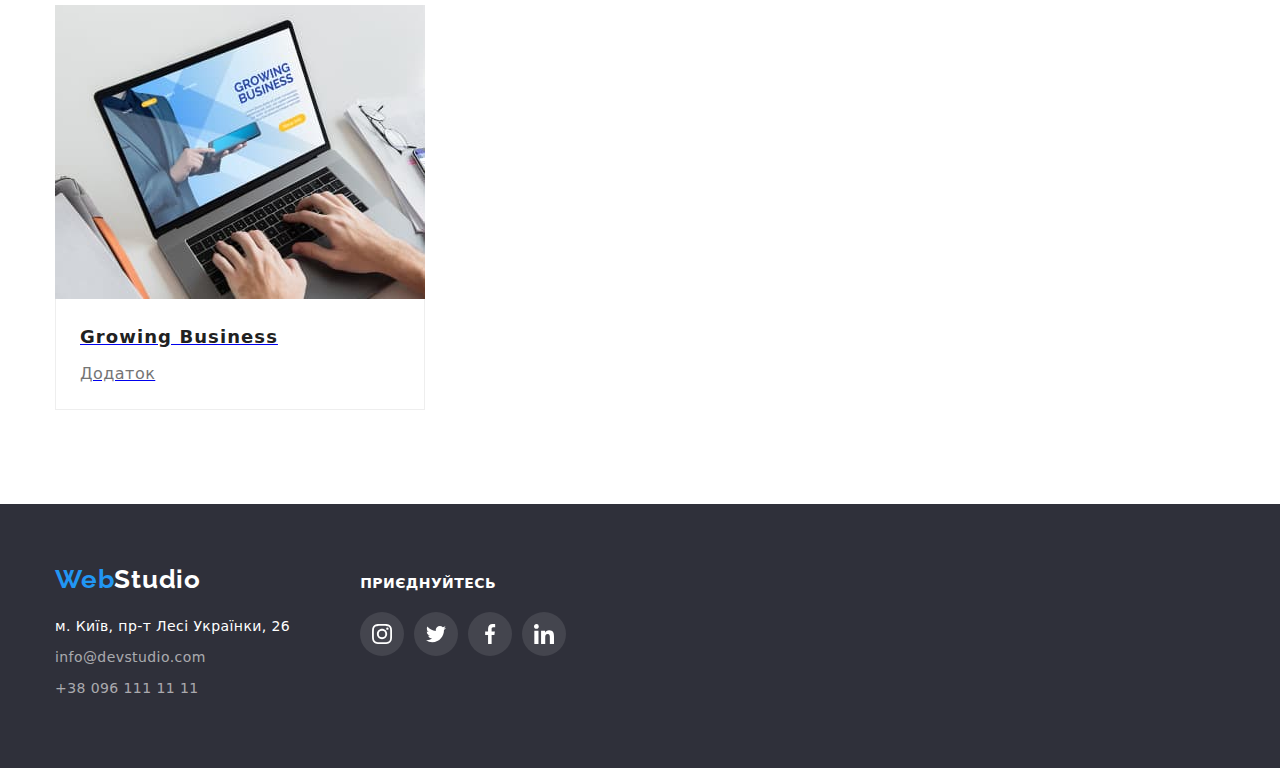
==== commit e4aa004b: "Final" ====
--- a/portfolio.html
+++ b/portfolio.html
@@ -16,189 +16,243 @@
 <body>
     <header>
         <div class="container">
-            <div>
+            <div class="header-con">
                 <a class="logo" href="#"><span class="logo-blue">Web</span><span>Studio</span></a>
-            </div>
-            <div class="nav-container">
-                <nav>
-                    <ul class="nav">
-                        <li><a class="nav-link" href="./index.html">Студія</a></li>
-                        <li><a class="nav-link" href="./portfolio.html">Портфоліо</a></li>
-                        <li><a class="nav-link" href="#">Контакти</a></li>
+
+                <div class="nav-container">
+                    <nav>
+                        <ul class="nav">
+                            <li><a href="./index.html">Студія</a></li>
+                            <li class="nav-active"><a href="./portfolio.html">Портфоліо</a></li>
+                            <li><a href="#">Контакти</a></li>
+                        </ul>
+                    </nav>
+                </div>
+                <div class="add-container">
+                    <ul class="head-address">
+                        <li><a href="malito:info@devstudio.com">
+                                <svg class="" width="16" height="12">
+                                    <use href="./images/icons.svg#icon-envelope"></use>
+                                </svg>
+                                info@devstudio.com</a></li>
+                        <li><a href="tel:380961111111">
+                                <svg class="" width="10" height="16">
+                                    <use href="./images/icons.svg#icon-smartphone"></use>
+                                </svg>
+                                +38 096 111 11 11</a></li>
                     </ul>
-                </nav>
-            </div>
-            <div class="add-container">
-                <ul class="head-address">
-                    <li><a href="malito:info@devstudio.com">
-                            <svg class="" width="16" height="12">
-                                <use href="./images/icons.svg#icon-envelope"></use>
-                            </svg>
-                            info@devstudio.com</a></li>
-                    <li><a href="tel:380961111111">
-                            <svg class="" width="10" height="16">
-                                <use href="./images/icons.svg#icon-smartphone"></use>
-                            </svg>
-                            +38 096 111 11 11</a></li>
-                </ul>
+                </div>
             </div>
         </div>
     </header>
     <main>
-        <div class="pf-container">
-            <ul class="pf-nav">
-                <li><button class="" type="button">Усі</button></li>
-                <li> <button type="button">Веб-сайти</button></li>
-                <li><button type="button">Додатки</button></li>
-                <li><button type="button">Дизайн</button></li>
-                <li><button type="button">Маркетинг</button></li>
-            </ul> 
-            <ul class="pf-work">
-                <li>
-                    <div class="overlay-box">
-                        <img src="./images/portfolio/portfolio1.jpg" alt="Технокряк" width="370">
-                        <div class="overlay">
-                            <p class="overlay-text">Ресурс пропонує комплексні пропозиції з різним рівнем функціоналу та сервісів. Все це дозволить відвідувачу отримати
-                            вичерпні відомості про компанію чи приватну особу.</p>
-                        </div>
-                    </div>
-                    <div class="work-title">
-                        <h2 class="portfolio-h2">Технокряк</h2>
-                        <p class="work-text">Веб-сайт</p>
-                    </div>
-                </li>
-                <li>
-                    <div class="overlay-box">
-                        <img src="./images/portfolio/portfolio2.jpg" alt="Постер New Orlean vs Golden Star" width="370">
-                        <div class="overlay">
-                            <p class="overlay-text">Ресурс пропонує комплексні пропозиції з різним рівнем функціоналу та сервісів. Все це
-                                дозволить відвідувачу отримати
-                                вичерпні відомості про компанію чи приватну особу.</p>
-                        </div>
-                    </div>
-                    <div class="work-title">
-                        <h2 class="portfolio-h2">Постер New Orlean vs Golden Star</h2>
-                        <p class="work-text">Дизайн</p>
-                    </div>
-                </li>
-                <li>
-                    <div class="overlay-box">
-                        <img src="./images/portfolio/portfolio3.jpg" alt="Ресторан Seafood" width="370">
-                        <div class="overlay">
-                            <p class="overlay-text">Ресурс пропонує комплексні пропозиції з різним рівнем функціоналу та сервісів. Все це
-                                дозволить відвідувачу отримати
-                                вичерпні відомості про компанію чи приватну особу.</p>
-                        </div>
-                    </div>
-                    <div class="work-title">
-                        <h2 class="portfolio-h2">Ресторан Seafood</h2>
-                        <p class="work-text">Додаток</p>
-                    </div>
-                </li>
-                <li>
-                    <div class="overlay-box">
-                        <img src="./images/portfolio/portfolio4.jpg" alt="Проєкт Prime" width="370">
-                        <div class="overlay">
-                            <p class="overlay-text">Ресурс пропонує комплексні пропозиції з різним рівнем функціоналу та сервісів. Все це
-                                дозволить відвідувачу отримати
-                                вичерпні відомості про компанію чи приватну особу.</p>
-                        </div>
-                    </div>
-                    <div class="work-title">
-                        <h2 class="portfolio-h2">Проєкт Prime</h2>
-                        <p class="work-text">Маркетинг</p>
-                    </div>
-                </li>
-                <li>
-                    <div class="overlay-box">
-                        <img src="./images/portfolio/portfolio5.jpg" alt="Проєкт Boxes" width="370">
-                        <div class="overlay">
-                            <p class="overlay-text">Ресурс пропонує комплексні пропозиції з різним рівнем функціоналу та сервісів. Все це
-                                дозволить відвідувачу отримати
-                                вичерпні відомості про компанію чи приватну особу.</p>
-                        </div>
-                    </div>
-                    <div class="work-title">    
-                        <h2 class="portfolio-h2">Проєкт Boxes</h2>
-                        <p class="work-text">Додаток</p>
-                    </div>
-                </li>
-                <li>
-                    <div class="overlay-box">
-                        <img src="./images/portfolio/portfolio6.jpg" alt="Inspiration has no Borders" width="370">
-                        <div class="overlay">
-                            <p class="overlay-text">Ресурс пропонує комплексні пропозиції з різним рівнем функціоналу та сервісів. Все це
-                                дозволить відвідувачу отримати
-                                вичерпні відомості про компанію чи приватну особу.</p>
-                        </div>
-                    </div>
-                    <div class="work-title">
-                        <h2 class="portfolio-h2">Inspiration has no Borders</h2>
-                        <p class="work-text">Веб-сайт</p>
-                    </div>
-                </li>
-                <li>
-                    <div class="overlay-box">
-                        <img src="./images/portfolio/portfolio7.jpg" alt="Видання Limited Edition" width="370">
-                        <div class="overlay">
-                            <p class="overlay-text">Ресурс пропонує комплексні пропозиції з різним рівнем функціоналу та сервісів. Все це
-                                дозволить відвідувачу отримати
-                                вичерпні відомості про компанію чи приватну особу.</p>
-                        </div>
-                    </div>
-                    <div class="work-title">
-                        <h2 class="portfolio-h2">Видання Limited Edition</h2>
-                        <p class="work-text">Дизайн</p>
-                    </div>
-                </li>
-                <li>
-                    <div class="overlay-box">
-                        <img src="./images/portfolio/portfolio8.jpg" alt="Проєкт LAB" width="370">
-                        <div class="overlay">
-                            <p class="overlay-text">Ресурс пропонує комплексні пропозиції з різним рівнем функціоналу та сервісів. Все це
-                                дозволить відвідувачу отримати
-                                вичерпні відомості про компанію чи приватну особу.</p>
-                        </div>
-                    </div>
-                    <div class="work-title">
-                        <h2 class="portfolio-h2">Проєкт LAB</h2>
-                        <p class="work-text">Маркетинг</p>
-                    </div>
-                </li>
-                <li>
-                    <div class="overlay-box">
-                        <img src="./images/portfolio/portfolio9.jpg" alt="Growing Business" width="370">
-                        <div class="overlay">
-                            <p class="overlay-text">Ресурс пропонує комплексні пропозиції з різним рівнем функціоналу та сервісів. Все це
-                                дозволить відвідувачу отримати
-                                вичерпні відомості про компанію чи приватну особу.</p>
-                        </div>
-                    </div>
-                    <div class="work-title">
-                        <h2 class="portfolio-h2">Growing Business</h2>
-                        <p class="work-text">Додаток</p>
-                    </div>
-                </li>
-            </ul>
-        </div>
+        <section class="section">
+            <div class="container">
+                <ul class="pf-nav">
+                    <li><button class="active" type="button">Усі</button></li>
+                    <li> <button type="button">Веб-сайти</button></li>
+                    <li><button type="button">Додатки</button></li>
+                    <li><button type="button">Дизайн</button></li>
+                    <li><button type="button">Маркетинг</button></li>
+                </ul> 
+                <ul class="pf-work">
+                    <li>
+                        <a href="#" class="portfolio-link">
+                            <div class="overlay-box">
+                                <img src="./images/portfolio/portfolio1.jpg" alt="Технокряк" width="370">
+                                <div class="overlay">
+                                    <p class="overlay-text">Ресурс пропонує комплексні пропозиції з різним рівнем функціоналу та сервісів. Все це
+                                        дозволить відвідувачу отримати
+                                        вичерпні відомості про компанію чи приватну особу.</p>
+                                </div>
+                            </div>
+                            <div class="work-title">
+                                <h2 class="portfolio-h2">Технокряк</h2>
+                                <p>Веб-сайт</p>
+                            </div>
+                        </a>
+                    </li>
+                    <li>
+                        <a href="#" class="portfolio-link">
+                            <div class="overlay-box">
+                                <img src="./images/portfolio/portfolio2.jpg" alt="Постер New Orlean vs Golden Star" width="370">
+                                <div class="overlay">
+                                    <p class="overlay-text">Ресурс пропонує комплексні пропозиції з різним рівнем функціоналу та сервісів. Все це
+                                        дозволить відвідувачу отримати
+                                        вичерпні відомості про компанію чи приватну особу.</p>
+                                </div>
+                            </div>
+                            <div class="work-title">
+                                <h2 class="portfolio-h2">Постер New Orlean vs Golden Star</h2>
+                                <p>Дизайн</p>
+                            </div>
+                        </a>
+                    </li>
+                    <li>
+                        <a href="#" class="portfolio-link">
+                            <div class="overlay-box">
+                                <img src="./images/portfolio/portfolio3.jpg" alt="Ресторан Seafood" width="370">
+                                <div class="overlay">
+                                    <p class="overlay-text">Ресурс пропонує комплексні пропозиції з різним рівнем функціоналу та сервісів. Все це
+                                        дозволить відвідувачу отримати
+                                        вичерпні відомості про компанію чи приватну особу.</p>
+                                </div>
+                            </div>
+                            <div class="work-title">
+                                <h2 class="portfolio-h2">Ресторан Seafood</h2>
+                                <p>Додаток</p>
+                            </div>
+                        </a>
+                    </li>
+                    <li>
+                        <a href="#" class="portfolio-link">
+                            <div class="overlay-box">
+                                <img src="./images/portfolio/portfolio4.jpg" alt="Проєкт Prime" width="370">
+                                <div class="overlay">
+                                    <p class="overlay-text">Ресурс пропонує комплексні пропозиції з різним рівнем функціоналу та сервісів. Все це
+                                        дозволить відвідувачу отримати
+                                        вичерпні відомості про компанію чи приватну особу.</p>
+                                </div>
+                            </div>
+                            <div class="work-title">
+                                <h2 class="portfolio-h2">Проєкт Prime</h2>
+                                <p>Маркетинг</p>
+                            </div>
+                        </a>
+                    </li>
+                    <li>
+                        <a href="#" class="portfolio-link">
+                            <div class="overlay-box">
+                                <img src="./images/portfolio/portfolio5.jpg" alt="Проєкт Boxes" width="370">
+                                <div class="overlay">
+                                    <p class="overlay-text">Ресурс пропонує комплексні пропозиції з різним рівнем функціоналу та сервісів. Все це
+                                        дозволить відвідувачу отримати
+                                        вичерпні відомості про компанію чи приватну особу.</p>
+                                </div>
+                            </div>
+                            <div class="work-title">    
+                                <h2 class="portfolio-h2">Проєкт Boxes</h2>
+                                <p>Додаток</p>
+                            </div>
+                        </a>
+                    </li>
+                    <li>
+                        <a href="#" class="portfolio-link">
+                            <div class="overlay-box">
+                                <img src="./images/portfolio/portfolio6.jpg" alt="Inspiration has no Borders" width="370">
+                                <div class="overlay">
+                                    <p class="overlay-text">Ресурс пропонує комплексні пропозиції з різним рівнем функціоналу та сервісів. Все це
+                                        дозволить відвідувачу отримати
+                                        вичерпні відомості про компанію чи приватну особу.</p>
+                                </div>
+                            </div>
+                            <div class="work-title">
+                                <h2 class="portfolio-h2">Inspiration has no Borders</h2>
+                                <p>Веб-сайт</p>
+                            </div>
+                        </a>
+                    </li>
+                    <li>
+                        <a href="#" class="portfolio-link">
+                            <div class="overlay-box">
+                                <img src="./images/portfolio/portfolio7.jpg" alt="Видання Limited Edition" width="370">
+                                <div class="overlay">
+                                    <p class="overlay-text">Ресурс пропонує комплексні пропозиції з різним рівнем функціоналу та сервісів. Все це
+                                        дозволить відвідувачу отримати
+                                        вичерпні відомості про компанію чи приватну особу.</p>
+                                </div>
+                            </div>
+                            <div class="work-title">
+                                <h2 class="portfolio-h2">Видання Limited Edition</h2>
+                                <p>Дизайн</p>
+                            </div>
+                        </a>
+                    </li>
+                    <li>
+                        <a href="#" class="portfolio-link">
+                            <div class="overlay-box">
+                                <img src="./images/portfolio/portfolio8.jpg" alt="Проєкт LAB" width="370">
+                                <div class="overlay">
+                                    <p class="overlay-text">Ресурс пропонує комплексні пропозиції з різним рівнем функціоналу та сервісів. Все це
+                                        дозволить відвідувачу отримати
+                                        вичерпні відомості про компанію чи приватну особу.</p>
+                                </div>
+                            </div>
+                            <div class="work-title">
+                                <h2 class="portfolio-h2">Проєкт LAB</h2>
+                                <p>Маркетинг</p>
+                            </div>
+                        </a>
+                    </li>
+                    <li>
+                        <a href="#" class="portfolio-link">
+                            <div class="overlay-box">
+                                <img src="./images/portfolio/portfolio9.jpg" alt="Growing Business" width="370">
+                                <div class="overlay">
+                                    <p class="overlay-text">Ресурс пропонує комплексні пропозиції з різним рівнем функціоналу та сервісів. Все це
+                                        дозволить відвідувачу отримати
+                                        вичерпні відомості про компанію чи приватну особу.</p>
+                                </div>
+                            </div>
+                            <div class="work-title">
+                                <h2 class="portfolio-h2">Growing Business</h2>
+                                <p>Додаток</p>
+                            </div>
+                        </a>
+                    </li>
+                </ul>
+            </div>
+        </section>
     </main>
     <footer>
-        <div class="footer-container">
-            <div>
-                <a class="logo" href="#"><span class="logo-blue">Web</span><span class="logo-white">Studio</span></a>
-            </div>
-            <div>
-                <address>
-                    <p class="footer-address">м. Київ, пр-т Лесі Українки, 26</p>
-                    <ul class="footer-contacts">
-                        <li><a href="malito:info@devstudio.com">info@devstudio.com</a></li>
-                        <li><a href="tel:380961111111">+38 096 111 11 11</a></li>
+        <div class="footer container">
+            <div class="footer-container">
+                <div class="footer-addres-box">
+                    <a class="logo" href="#"><span class="logo-blue">Web</span><span class="logo-white">Studio</span></a>
+                    <address>
+                        <p class="footer-address">м. Київ, пр-т Лесі Українки, 26</p>
+                        <ul class="footer-contacts">
+                            <li><a href="malito:info@devstudio.com">info@devstudio.com</a></li>
+                            <li><a href="tel:380961111111">+38 096 111 11 11</a></li>
+                        </ul>
+                    </address>
+                </div>
+                <div class="footer-social-box">
+                    <h3>приєднуйтесь</h3>
+                    <ul class="footer-social-svg">
+                        <li>
+                            <a href="#">
+                                <svg class="" width="20" height="20">
+                                    <use href="./images/icons.svg#icon-instagram"></use>
+                                </svg>
+                            </a>
+                        </li>
+                        <li>
+                            <a href="#">
+                                <svg class="" width="20" height="20">
+                                    <use href="./images/icons.svg#icon-twitter"></use>
+                                </svg>
+                            </a>
+                        </li>
+                        <li>
+                            <a href="#">
+                                <svg class="" width="20" height="20">
+                                    <use href="./images/icons.svg#icon-facebook"></use>
+                                </svg>
+                            </a>
+                        </li>
+                        <li>
+                            <a href="#">
+                                <svg class="" width="20" height="20">
+                                    <use href="./images/icons.svg#icon-linkedin"></use>
+                                </svg>
+                            </a>
+                        </li>
                     </ul>
-                </address>
+                </div>
             </div>
         </div>
     </footer>
-
 </body>
 
 </html>--- a/css/styles.css
+++ b/css/styles.css
@@ -1,3 +1,10 @@
+:root {
+    --main-bg-color: #FFFFFF;
+    --second-bg-color: #2F303A;
+    --main-text-color: #FFFFFF;
+    --second-text-color: #212121;
+}
+
 body {
     font-family: 'Roboto', 'Raleway', sans-serif;
     font-style: normal;
@@ -7,6 +14,7 @@
 
 
 
+
 /* header */
 
 header {
@@ -15,12 +23,23 @@
     height: 80px;    
 }
 
+.section {
+    padding-top: 94px;
+    padding-bottom: 94px;
+}
+
 .container {
-    display: flex;
-    flex-wrap: nowrap;    
+   /* display: flex;
+    flex-wrap: nowrap; */    
     width: 1200px;
     margin: auto;
-    padding: 24px 15px 25px;
+    padding: 0 15px;
+}
+
+.header-con {
+    display: flex;
+    flex-wrap: nowrap;
+    padding: 24px 0 24px 0;
 }
 
 .logo {   
@@ -50,16 +69,12 @@
     flex-wrap: wrap;
 }
 
-.nav .nav-active {
+.nav .nav-active a {
     color: #2196F3;
-}
-
-.nav-link {
     position: relative;
 }
 
-.nav-link.nav-active.nav-hover::after,
-.nav-link:hover:after {
+.nav-active a:after {
     content: '';
     position: absolute;
     display: block;
@@ -98,8 +113,7 @@
 .footer-contacts li a:hover,
 address p:focus,
 address p:hover {
-    color: #2196F3;
-    cursor: pointer;    
+    color: #2196F3;       
 } 
 
 .head-address a svg {
@@ -108,7 +122,7 @@
 
 .head-address a:focus svg,
 .head-address a:hover svg {
-    fill: #2196F3;
+   /* fill: #2196F3;*/
 }
 
 .add-container {
@@ -129,6 +143,7 @@
 
 .head-address a {
     display: flex;
+    align-items: center;
     flex-wrap: wrap;
     font-weight: 500;
     font-size: 14px;
@@ -141,7 +156,7 @@
 
 .head-address a svg {
     margin-right: 10px;
-    fill: #757575;
+    fill: currentColor;
 }
 
 /* main */
@@ -195,15 +210,19 @@
 }
 
 .s2 {    
-    padding: 94px 15px 0;
+    padding: 0 15px 0;
     display: flex;
     flex-wrap: wrap;
 }
 
 .svg-box {
+    display: flex;
+    align-items: center;
+    justify-content: center;
+    height: 120px;
     background: #F5F4FA;
     border-radius: 4px;
-    padding: 25px 100px;
+   
     margin-bottom: 30px;
 }
 
@@ -246,7 +265,7 @@
 
 .s3 {
     width: 1200px;
-    margin: 94px auto;
+    margin: 94px auto 0;
     display: flex;
     flex-wrap: wrap;
 }
@@ -319,6 +338,7 @@
     background: #FFFFFF;
     box-shadow: 0px 1px 3px rgba(0, 0, 0, 0.12), 0px 1px 1px rgba(0, 0, 0, 0.14), 0px 2px 1px rgba(0, 0, 0, 0.2);
     border-radius: 0px 0px 4px 4px;
+    padding-bottom: 30px;
 }
 
 .our-team li:not(:last-child) {
@@ -326,7 +346,8 @@
 }
 
 .our-team li img:hover {
-    filter: drop-shadow(0px 4px 4px rgba(0, 0, 0, 0.25));    
+    filter: drop-shadow(0px 4px 4px rgba(0, 0, 0, 0.25));
+    border-radius: 0px;
 }
 
 .name {
@@ -346,16 +367,23 @@
     text-align: center;
     letter-spacing: 0.03em;
     color: #757575;
-    margin: 10px 0 30px 0;
+    margin: 10px 0 16px 0;
 }
 
 .social-svg {
-    padding: 0 32px 30px 32px;
-    display: flex;
-    flex-wrap: wrap;
+    padding: 0;
+    display: flex;   
+    justify-content: center;
 }
 
 .social-svg li {
+    width: 44px;
+    height: 44px;
+    border: 0;
+    box-shadow: none;
+}
+
+.social-svg li a {
     display: flex;
     padding: 12px;
     width: 44px;
@@ -363,8 +391,7 @@
     box-shadow: none;
     transition:  
         background-color 250ms cubic-bezier(0.4, 0, 0.2, 1),
-        border 250ms cubic-bezier(0.4, 0, 0.2, 1),
-        border-radius 250ms cubic-bezier(0.4, 0, 0.2, 1);
+        border 250ms cubic-bezier(0.4, 0, 0.2, 1);
 }
 
 .social-svg li:not(:last-child) {
@@ -373,18 +400,18 @@
 
 .social-svg svg {
     fill: #AFB1B8;
-    transition: fill 250ms cubic-bezier(0.4, 0, 0.2, 1);    
-}
-
-.social-svg li:focus,
-.social-svg li:hover {
+    transition: fill 250ms cubic-bezier(0.4, 0, 0.2, 1);
+}
+
+.social-svg li a:focus,
+.social-svg li a:hover {
     background-color: #2196F3;
     border: 0;
     border-radius: 50%;
 }
 
-.social-svg li:focus svg,
-.social-svg li:hover svg {
+.social-svg a:focus svg,
+.social-svg a:hover svg {
     fill:#FFFFFF;
 }
 
@@ -418,6 +445,7 @@
 
 .s5 ul li {
     width: 170px;
+    height: 92px;
     list-style: none;
 }
 
@@ -433,30 +461,19 @@
     flex-wrap: wrap;
     align-items: center;
     justify-content: center;
-    padding: 16px 0;
+    height: 100%;
     transition: 
         border 250ms cubic-bezier(0.4, 0, 0.2, 1),
-        fill 250ms cubic-bezier(0.4, 0, 0.2, 1),
-        border-radius 250ms cubic-bezier(0.4, 0, 0.2, 1);
+        fill 250ms cubic-bezier(0.4, 0, 0.2, 1);
 }
 
 .clients-link:focus,
 .clients-link:hover {
     border: 1px solid #2196F3;
-    fill: #2196F3;
-    border-radius: 4px;
+    fill: #2196F3;    
 }
 
 /* Portfolio */
-.pf-container {
-    width: 1200px;
-    margin: 94px auto;
-    padding: 0 15px;
-}
-
-.pf-container ul li {
-    list-style: none;
-}
 
 .pf-nav {
     width: 576px;
@@ -464,6 +481,7 @@
     padding: 0;
     display: flex;
     flex-wrap: wrap;
+    list-style: none;
 }
 
 /*.pf-nav .active {
@@ -473,6 +491,13 @@
     border-radius: 4px;
     color: #fff;
 }*/
+
+.pf-nav button:hover,
+.pf-nav button:focus {    
+    background-color: #2196F3;
+    box-shadow: 0px 3px 1px rgba(0, 0, 0, 0.1), 0px 1px 2px rgba(0, 0, 0, 0.08), 0px 2px 2px rgba(0, 0, 0, 0.12);    
+    color: #fff;
+}
 
 .pf-nav button {
     padding: 6px 22px;
@@ -487,20 +512,9 @@
     color: #212121;
     cursor: pointer;
     transition: 
-        color 250ms cubic-bezier(0.4, 0, 0.2, 1),
-        padding 250ms cubic-bezier(0.4, 0, 0.2, 1),
+        color 250ms cubic-bezier(0.4, 0, 0.2, 1),        
         background-color 250ms cubic-bezier(0.4, 0, 0.2, 1),
-        box-shadow 250ms cubic-bezier(0.4, 0, 0.2, 1),
-        border-radius 250ms cubic-bezier(0.4, 0, 0.2, 1);
-}
-
-.pf-nav button:hover,
-.pf-nav button:focus {
-    padding: 6px 25px;
-    background-color: #2196F3;
-    box-shadow: 0px 3px 1px rgba(0, 0, 0, 0.1), 0px 1px 2px rgba(0, 0, 0, 0.08), 0px 2px 2px rgba(0, 0, 0, 0.12);
-    border-radius: 4px;
-    color: #fff;
+        box-shadow 250ms cubic-bezier(0.4, 0, 0.2, 1);        
 }
 
 .pf-nav li:not(:last-child) {
@@ -510,12 +524,13 @@
 .pf-work {
     display: flex;
     flex-wrap: wrap;
-    padding: 0px;
+    padding: 0;
+    margin: 0;
 }
 
 .pf-work li {    
     display: flex;
-    flex-direction: column;    
+    flex-direction: column;
 }
 
 .pf-work li:not(:nth-child(-n+3)) {
@@ -524,36 +539,6 @@
 
 .pf-work li:not(:nth-child(3n+3)) {
     margin-right: 30px;
-}
-
-.overlay-box {
-    display: flex;
-    position: relative;
-    overflow: hidden;
-}
-
-.overlay {
-    position: absolute;
-    left:0;    
-    transform: translateY(calc(100%));
-    background: rgba(33, 150, 243, 0.9);
-    padding: 63px 24px;
-    width: 100%;
-    height: 294px;    
-    transition:
-            transform 250ms cubic-bezier(0.4, 0, 0.2, 1);           
-}
-
-.overlay-text {
-    font-weight: 400;
-    font-size: 18px;
-    line-height: 28px;
-    letter-spacing: 0.03em;
-    color: #FFFFFF;
-}
-
-.pf-work li:hover .overlay {
-    transform: translateY(0);    
 }
 
 .work-title {
@@ -574,7 +559,7 @@
     
 }
 
-.work-text {
+.pf-work p {
     margin: 4px 0 0 0;
     font-style: normal;
     font-weight: 400;
@@ -584,14 +569,53 @@
     color: #757575;
 }
 
+.overlay-box {
+    display: flex;
+    position: relative;
+    overflow: hidden;
+}
+
+.overlay {
+    position: absolute;
+    left: 0;
+    transform: translateY(calc(100%));
+    background: rgba(33, 150, 243, 0.9);
+    padding: 63px 24px;
+    width: 100%;
+    height: 294px;
+    transition: transform 250ms cubic-bezier(0.4, 0, 0.2, 1);
+}
+
+.pf-work .overlay-text {
+    font-weight: 400;
+    font-size: 18px;
+    line-height: 28px;
+    letter-spacing: 0.03em;
+    color: #FFFFFF;
+}
+
+.portfolio-link:hover,
+.portfolio-link:focus {
+    box-shadow: 0px 1px 1px rgba(0, 0, 0, 0.12), 0px 4px 4px rgba(0, 0, 0, 0.06), 1px 4px 6px rgba(0, 0, 0, 0.16);
+} 
+
+.portfolio-link:hover .overlay {
+    transform: translateY(0);
+}
+
 footer {
     background-color: #2F303A;
     padding: 60px 0;
 }
 
-/*.footer.container {
-    flex-direction: column;
-}*/
+.footer-container {
+    display: flex;
+    align-items: baseline;    
+}
+
+.footer-addres-box {
+    min-width: 231px;
+}
 
 .logo-white {
     color: #fff;
@@ -643,7 +667,7 @@
     letter-spacing: 0.03em;
     text-transform: uppercase;
     color: #FFFFFF;
-    margin: 12px 0 20px 0;
+    margin: 0 0 20px 0;
 }
 
 .footer-social-svg {
@@ -654,10 +678,15 @@
 }
 
 .footer-social-svg li {
+    list-style: none;
+    width: 44px;
+    height: 44px;
+}
+
+.footer-social-svg li a {
     display: flex;
     padding: 12px;
-    width: 44px;
-    list-style: none;
+    width: 44px;    
     background: rgba(255, 255, 255, 0.1);
     border: 0;
     border-radius: 50%;
@@ -673,17 +702,17 @@
     transition: fill 250ms cubic-bezier(0.4, 0, 0.2, 1);
 }
 
-.footer-social-svg li:focus,
-.footer-social-svg li:hover {
-    background-color: #2196F3;    
-}
-
-.footer-social-svg li:focus svg,
-.footer-social-svg li:hover svg {
+.footer-social-svg a:focus,
+.footer-social-svg a:hover {
+    background-color: #2196F3;      
+}
+
+.footer-social-svg a:focus svg,
+.footer-social-svg a:hover svg {
     fill: #FFFFFF;
 }
 
-/* Modal window */
+/* Modal Window */
 
 .backdrop {
     position: fixed;
@@ -696,15 +725,8 @@
     visibility: visible;
     pointer-events: initial;
     transition: 
-        opacity 250ms ease,
+        opacity 250ms ease, 
         visibility 250s ease;
-
-}
-
-.backdrop.is-hidden {
-    opacity: 0;
-    visibility: hidden;
-    pointer-events: none;
 }
 
 .modal {
@@ -715,7 +737,7 @@
     width: 528px;
     min-height: 581px;
     background: #FFFFFF;
-    box-shadow: 0px 1px 3px rgba(0, 0, 0, 0.12), 0px 1px 1px rgba(0, 0, 0, 0.14), 0px 2px 1px rgba(0, 0, 0, 0.2);
+    box-shadow: 0px 1px 3px rgb(0 0 0 / 12%), 0px 1px 1px rgb(0 0 0 / 14%), 0px 2px 1px rgb(0 0 0 / 20%);
     border-radius: 4px;
 }
 
@@ -732,8 +754,15 @@
     background: #FFFFFF;
     border: 1px solid rgba(0, 0, 0, 0.1);
     border-radius: 50%;
+    cursor: pointer;
 }
 
 .modal-btn svg {
     fill: #000000;
+}
+
+.backdrop.is-hidden {
+    opacity: 0;
+    visibility: hidden;
+    pointer-events: none;
 }